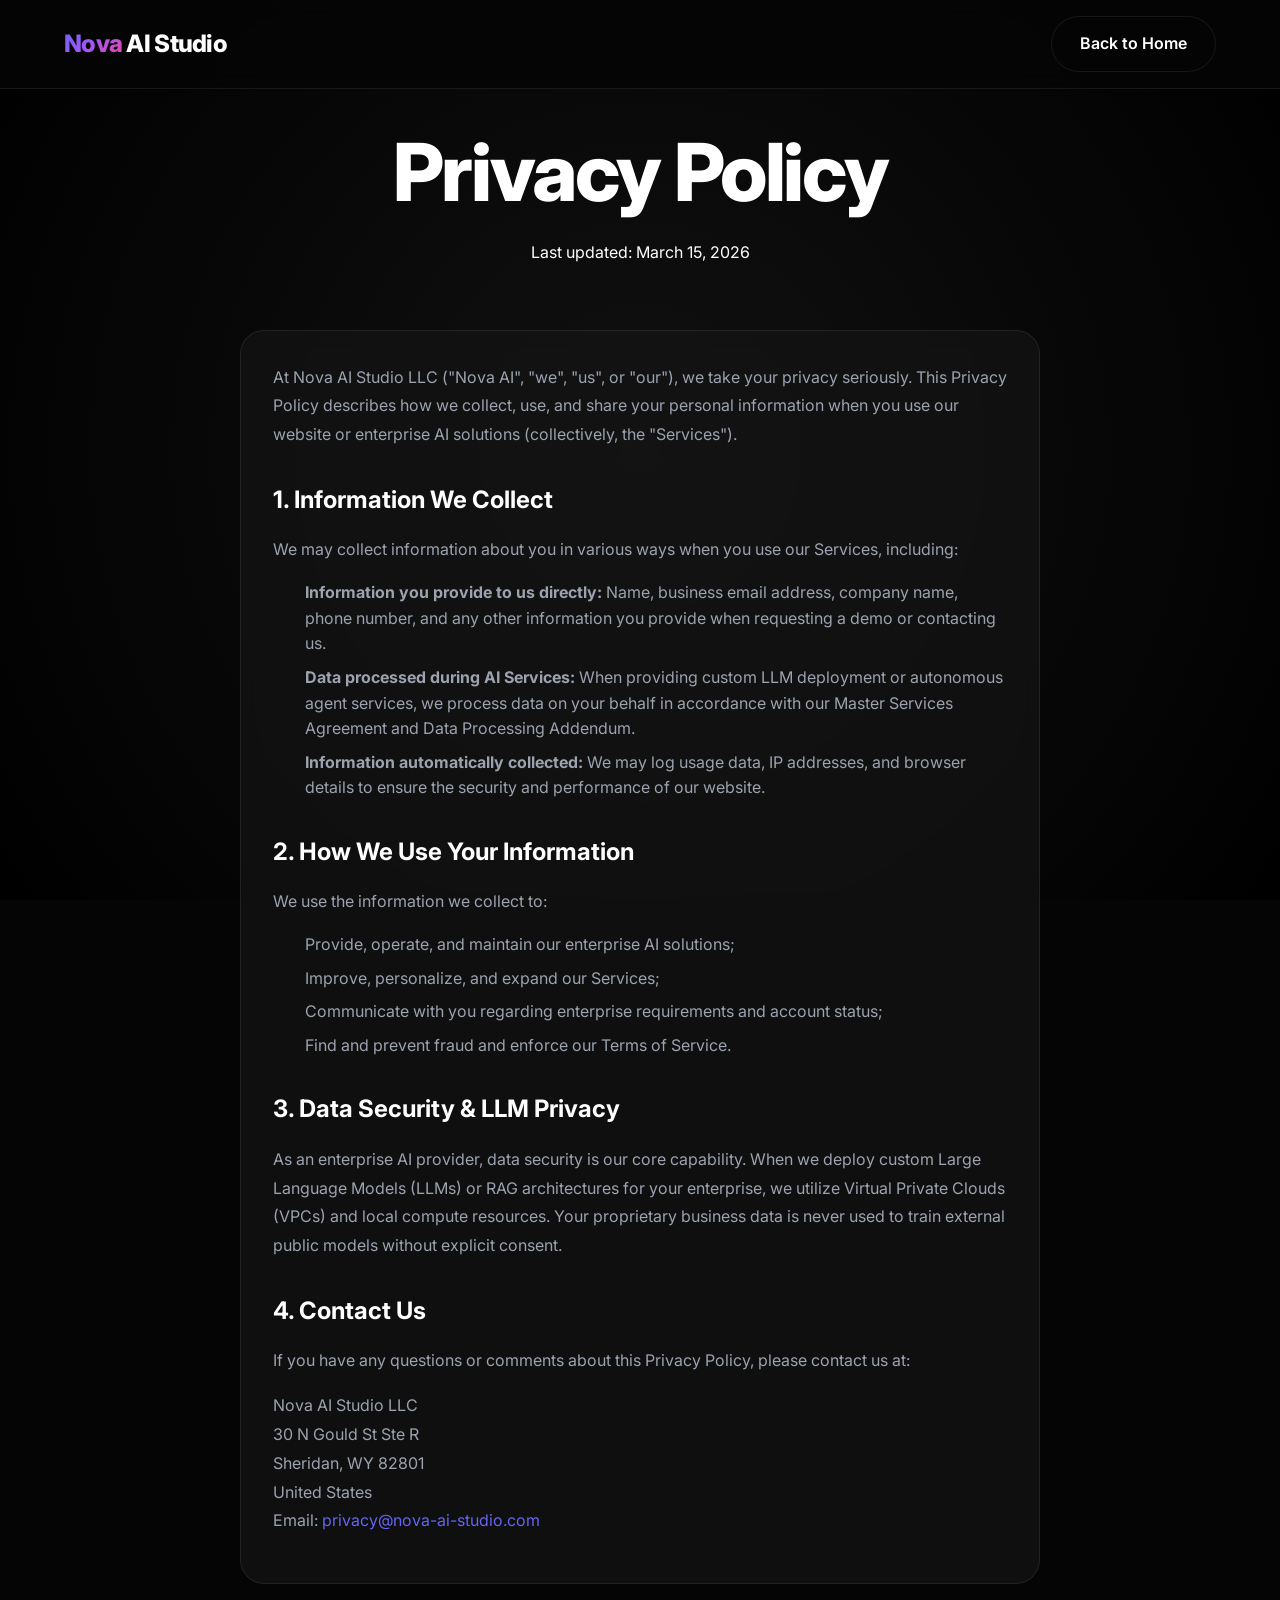
==== privacy.html @ fabb64d5 "Update site to English with US LLC address and add legal pages" ====
<!DOCTYPE html>
<html lang="en">
<head>
    <meta charset="UTF-8">
    <meta name="viewport" content="width=device-width, initial-scale=1.0">
    <title>Privacy Policy - Nova AI Studio</title>
    <link href="https://fonts.googleapis.com/css2?family=Inter:wght@300;400;600;800&display=swap" rel="stylesheet">
    <link rel="stylesheet" href="styles.css">
    <style>
        .page-header { padding: 8rem 2rem 4rem; text-align: center; }
        .page-content { max-width: 800px; margin: 0 auto; padding: 2rem; color: var(--text-secondary); background: var(--bg-panel); border: 1px solid var(--border-glass); border-radius: 24px; margin-bottom: 6rem; backdrop-filter: blur(10px); }
        .page-content h2 { color: var(--text-primary); margin-top: 2rem; margin-bottom: 1rem; }
        .page-content p { margin-bottom: 1rem; line-height: 1.8; }
        .page-content ul { padding-left: 2rem; margin-bottom: 1rem; }
        .page-content li { margin-bottom: 0.5rem; }
    </style>
</head>
<body>
    <nav class="navbar scrolled">
        <a href="index.html" class="logo"><span class="gradient-text">Nova</span> AI Studio</a>
        <a href="index.html" class="btn btn-outline">Back to Home</a>
    </nav>
    <div id="bg-canvas" style="position:fixed;top:0;left:0;width:100%;height:100%;z-index:-1;background: radial-gradient(circle at center, #111 0%, #000 100%);"></div>

    <div class="page-header">
        <h1 class="hero-title">Privacy Policy</h1>
        <p>Last updated: March 15, 2026</p>
    </div>

    <div class="page-content">
        <p>At Nova AI Studio LLC ("Nova AI", "we", "us", or "our"), we take your privacy seriously. This Privacy Policy describes how we collect, use, and share your personal information when you use our website or enterprise AI solutions (collectively, the "Services").</p>

        <h2>1. Information We Collect</h2>
        <p>We may collect information about you in various ways when you use our Services, including:</p>
        <ul>
            <li><strong>Information you provide to us directly:</strong> Name, business email address, company name, phone number, and any other information you provide when requesting a demo or contacting us.</li>
            <li><strong>Data processed during AI Services:</strong> When providing custom LLM deployment or autonomous agent services, we process data on your behalf in accordance with our Master Services Agreement and Data Processing Addendum.</li>
            <li><strong>Information automatically collected:</strong> We may log usage data, IP addresses, and browser details to ensure the security and performance of our website.</li>
        </ul>

        <h2>2. How We Use Your Information</h2>
        <p>We use the information we collect to:</p>
        <ul>
            <li>Provide, operate, and maintain our enterprise AI solutions;</li>
            <li>Improve, personalize, and expand our Services;</li>
            <li>Communicate with you regarding enterprise requirements and account status;</li>
            <li>Find and prevent fraud and enforce our Terms of Service.</li>
        </ul>

        <h2>3. Data Security & LLM Privacy</h2>
        <p>As an enterprise AI provider, data security is our core capability. When we deploy custom Large Language Models (LLMs) or RAG architectures for your enterprise, we utilize Virtual Private Clouds (VPCs) and local compute resources. Your proprietary business data is never used to train external public models without explicit consent.</p>

        <h2>4. Contact Us</h2>
        <p>If you have any questions or comments about this Privacy Policy, please contact us at:</p>
        <p>
            Nova AI Studio LLC<br>
            30 N Gould St Ste R<br>
            Sheridan, WY 82801<br>
            United States<br>
            Email: <a href="mailto:privacy@nova-ai-studio.com" style="color:var(--accent-1)">privacy@nova-ai-studio.com</a>
        </p>
    </div>
</body>
</html>
---- styles.css ----
/* =========================================
   CSS Variables & Theme
========================================= */
:root {
    --bg-dark: #050505;
    --bg-panel: rgba(20, 20, 22, 0.7);
    --bg-glass: rgba(255, 255, 255, 0.03);
    
    --text-primary: #ffffff;
    --text-secondary: #9ca3af;
    
    --accent-1: #6366f1; /* Indigo */
    --accent-2: #a855f7; /* Purple */
    --accent-3: #ec4899; /* Pink */
    
    --glow-primary: rgba(99, 102, 241, 0.5);
    --glow-secondary: rgba(168, 85, 247, 0.5);
    
    --border-glass: rgba(255, 255, 255, 0.08);
    
    --font-heading: 'Inter', sans-serif;
    --font-body: 'Inter', sans-serif;
    
    --transition-fast: 0.2s ease;
    --transition-normal: 0.4s cubic-bezier(0.16, 1, 0.3, 1);
}

/* =========================================
   Reset & Base Styles
========================================= */
* {
    margin: 0;
    padding: 0;
    box-sizing: border-box;
}

html {
    scroll-behavior: smooth;
}

body {
    font-family: var(--font-body);
    background-color: var(--bg-dark);
    color: var(--text-primary);
    line-height: 1.6;
    overflow-x: hidden;
    position: relative;
}

/* Background Canvas */
#bg-canvas {
    position: fixed;
    top: 0;
    left: 0;
    width: 100vw;
    height: 100vh;
    z-index: -1;
    pointer-events: none;
    background: radial-gradient(circle at center, #111 0%, #000 100%);
}

a {
    text-decoration: none;
    color: inherit;
    transition: var(--transition-fast);
}

ul {
    list-style: none;
}

/* =========================================
   Typography & Utilities
========================================= */
.gradient-text {
    background: linear-gradient(135deg, var(--accent-1), var(--accent-2), var(--accent-3));
    -webkit-background-clip: text;
    -webkit-text-fill-color: transparent;
    background-clip: text;
    display: inline-block;
}

.section-padding {
    padding: 8rem 2rem;
}

.section-header {
    text-align: center;
    margin-bottom: 4rem;
}

.section-title {
    font-size: 2.5rem;
    font-weight: 800;
    margin-bottom: 1rem;
    letter-spacing: -0.02em;
}

.section-desc {
    color: var(--text-secondary);
    font-size: 1.125rem;
    max-width: 600px;
    margin: 0 auto;
}

.reveal {
    opacity: 0;
    transform: translateY(30px);
    transition: all 0.8s cubic-bezier(0.16, 1, 0.3, 1);
}

.reveal.active {
    opacity: 1;
    transform: translateY(0);
}

/* =========================================
   Buttons
========================================= */
.btn {
    display: inline-flex;
    align-items: center;
    justify-content: center;
    padding: 0.875rem 1.75rem;
    border-radius: 50px;
    font-weight: 600;
    font-size: 1rem;
    cursor: pointer;
    transition: var(--transition-normal);
    border: none;
    outline: none;
}

.btn-primary {
    background: linear-gradient(135deg, var(--accent-1), var(--accent-2));
    color: white;
    box-shadow: 0 4px 15px var(--glow-primary);
}

.btn-primary:hover {
    transform: translateY(-2px);
    box-shadow: 0 8px 25px var(--glow-primary);
    filter: brightness(1.1);
}

.btn-secondary {
    background: var(--bg-glass);
    color: white;
    border: 1px solid var(--border-glass);
    backdrop-filter: blur(10px);
}

.btn-secondary:hover {
    background: rgba(255, 255, 255, 0.1);
    transform: translateY(-2px);
}

.btn-outline {
    background: transparent;
    border: 1px solid var(--border-glass);
    color: white;
}

.btn-outline:hover {
    border-color: var(--accent-1);
    background: rgba(99, 102, 241, 0.1);
}

/* =========================================
   Navigation
========================================= */
.navbar {
    position: fixed;
    top: 0;
    left: 0;
    width: 100%;
    padding: 1.5rem 5%;
    display: flex;
    justify-content: space-between;
    align-items: center;
    z-index: 1000;
    transition: var(--transition-normal);
    backdrop-filter: blur(0px);
    border-bottom: 1px solid transparent;
}

.navbar.scrolled {
    padding: 1rem 5%;
    background: rgba(5, 5, 5, 0.8);
    backdrop-filter: blur(12px);
    border-bottom: 1px solid var(--border-glass);
}

.logo {
    font-size: 1.5rem;
    font-weight: 800;
    letter-spacing: -0.03em;
}

.nav-links {
    display: flex;
    gap: 2.5rem;
}

.nav-links a {
    font-weight: 600;
    color: var(--text-secondary);
    position: relative;
}

.nav-links a:hover {
    color: var(--text-primary);
}

.nav-links a::after {
    content: '';
    position: absolute;
    bottom: -4px;
    left: 0;
    width: 0%;
    height: 2px;
    background: linear-gradient(90deg, var(--accent-1), var(--accent-2));
    transition: var(--transition-normal);
    border-radius: 2px;
}

.nav-links a:hover::after {
    width: 100%;
}

/* =========================================
   Hero Section
========================================= */
.hero {
    height: 100vh;
    display: flex;
    align-items: center;
    justify-content: center;
    text-align: center;
    position: relative;
    padding: 0 2rem;
}

.hero::before {
    content: '';
    position: absolute;
    top: 50%;
    left: 50%;
    transform: translate(-50%, -50%);
    width: 600px;
    height: 600px;
    background: radial-gradient(circle, var(--glow-primary) 0%, transparent 60%);
    opacity: 0.15;
    z-index: -1;
    filter: blur(60px);
    animation: pulseGlow 8s infinite alternate;
}

.badge {
    display: inline-block;
    padding: 0.4rem 1rem;
    border-radius: 50px;
    background: rgba(99, 102, 241, 0.1);
    border: 1px solid rgba(99, 102, 241, 0.2);
    color: var(--accent-1);
    font-size: 0.875rem;
    font-weight: 600;
    margin-bottom: 2rem;
    letter-spacing: 0.05em;
    text-transform: uppercase;
}

.hero-title {
    font-size: clamp(3rem, 8vw, 5rem);
    font-weight: 800;
    line-height: 1.1;
    margin-bottom: 1.5rem;
    letter-spacing: -0.03em;
}

.hero-subtitle {
    font-size: clamp(1.1rem, 2vw, 1.25rem);
    color: var(--text-secondary);
    max-width: 650px;
    margin: 0 auto 3rem auto;
}

.hero-actions {
    display: flex;
    gap: 1rem;
    justify-content: center;
}

/* =========================================
   Services Section
========================================= */
.services-grid {
    display: grid;
    grid-template-columns: repeat(auto-fit, minmax(300px, 1fr));
    gap: 2rem;
    max-width: 1200px;
    margin: 0 auto;
}

.service-card {
    background: var(--bg-panel);
    border: 1px solid var(--border-glass);
    border-radius: 24px;
    padding: 2.5rem;
    position: relative;
    overflow: hidden;
    transition: var(--transition-normal);
    backdrop-filter: blur(10px);
}

.service-card::before {
    content: '';
    position: absolute;
    top: 0;
    left: 0;
    width: 100%;
    height: 100%;
    background: radial-gradient(800px circle at var(--mouse-x, 50%) var(--mouse-y, 50%), rgba(255, 255, 255, 0.06), transparent 40%);
    pointer-events: none;
    opacity: 0;
    transition: opacity 0.3s ease;
}

.service-card:hover::before {
    opacity: 1;
}

.service-card:hover {
    transform: translateY(-5px);
    border-color: rgba(99, 102, 241, 0.3);
    box-shadow: 0 10px 40px rgba(0, 0, 0, 0.5);
}

.icon-wrapper {
    width: 60px;
    height: 60px;
    border-radius: 16px;
    background: linear-gradient(135deg, rgba(99, 102, 241, 0.1), rgba(168, 85, 247, 0.1));
    display: flex;
    align-items: center;
    justify-content: center;
    margin-bottom: 1.5rem;
    color: var(--accent-1);
    border: 1px solid rgba(99, 102, 241, 0.2);
}

.icon-wrapper svg {
    width: 32px;
    height: 32px;
}

.service-card h3 {
    font-size: 1.5rem;
    margin-bottom: 1rem;
    font-weight: 600;
}

.service-card p {
    color: var(--text-secondary);
}

/* =========================================
   Stats Banner
========================================= */
.stats {
    background: linear-gradient(180deg, transparent, rgba(99, 102, 241, 0.03), transparent);
    border-top: 1px solid var(--border-glass);
    border-bottom: 1px solid var(--border-glass);
}

.stats-container {
    max-width: 1000px;
    margin: 0 auto;
    display: flex;
    justify-content: space-around;
    flex-wrap: wrap;
    gap: 2rem;
    text-align: center;
}

.stat-number {
    font-size: 4rem;
    font-weight: 800;
    background: linear-gradient(135deg, #fff, var(--text-secondary));
    -webkit-background-clip: text;
    -webkit-text-fill-color: transparent;
    line-height: 1;
    margin-bottom: 0.5rem;
}

.stat-label {
    color: var(--accent-1);
    font-weight: 600;
    letter-spacing: 0.1em;
    text-transform: uppercase;
    font-size: 0.875rem;
}

/* =========================================
   Contact Section
========================================= */
.contact-box {
    max-width: 800px;
    margin: 0 auto;
    background: radial-gradient(circle at top right, rgba(99, 102, 241, 0.1), transparent 50%), var(--bg-panel);
    border: 1px solid var(--border-glass);
    border-radius: 32px;
    padding: 4rem 2rem;
    text-align: center;
    backdrop-filter: blur(10px);
}

.contact-box h2 {
    font-size: 2.5rem;
    margin-bottom: 1rem;
}

.contact-box p {
    color: var(--text-secondary);
    margin-bottom: 2.5rem;
    font-size: 1.125rem;
}

.contact-form {
    display: flex;
    gap: 1rem;
    max-width: 500px;
    margin: 0 auto;
}

.form-input {
    flex: 1;
    padding: 1rem 1.5rem;
    border-radius: 50px;
    background: rgba(0, 0, 0, 0.5);
    border: 1px solid var(--border-glass);
    color: white;
    font-size: 1rem;
    outline: none;
    transition: var(--transition-fast);
}

.form-input:focus {
    border-color: var(--accent-1);
    box-shadow: 0 0 0 3px rgba(99, 102, 241, 0.2);
}

/* =========================================
   Footer
========================================= */
.footer {
    padding: 3rem 2rem;
    border-top: 1px solid var(--border-glass);
    margin-top: 4rem;
}

.footer-content {
    max-width: 1200px;
    margin: 0 auto;
    display: flex;
    justify-content: space-between;
    align-items: center;
    flex-wrap: wrap;
    gap: 1rem;
}

.footer-logo {
    font-weight: 800;
    font-size: 1.25rem;
}

.copyright {
    color: var(--text-secondary);
    font-size: 0.875rem;
}

/* =========================================
   Animations & Media Queries
========================================= */
@keyframes pulseGlow {
    0% { transform: translate(-50%, -50%) scale(1); opacity: 0.1; }
    100% { transform: translate(-50%, -50%) scale(1.1); opacity: 0.2; }
}

@media (max-width: 768px) {
    .nav-links {
        display: none; /* Can add hamburger menu later */
    }
    
    .hero-actions {
        flex-direction: column;
    }
    
    .contact-form {
        flex-direction: column;
    }
    
    .footer-content {
        flex-direction: column;
        text-align: center;
    }
}
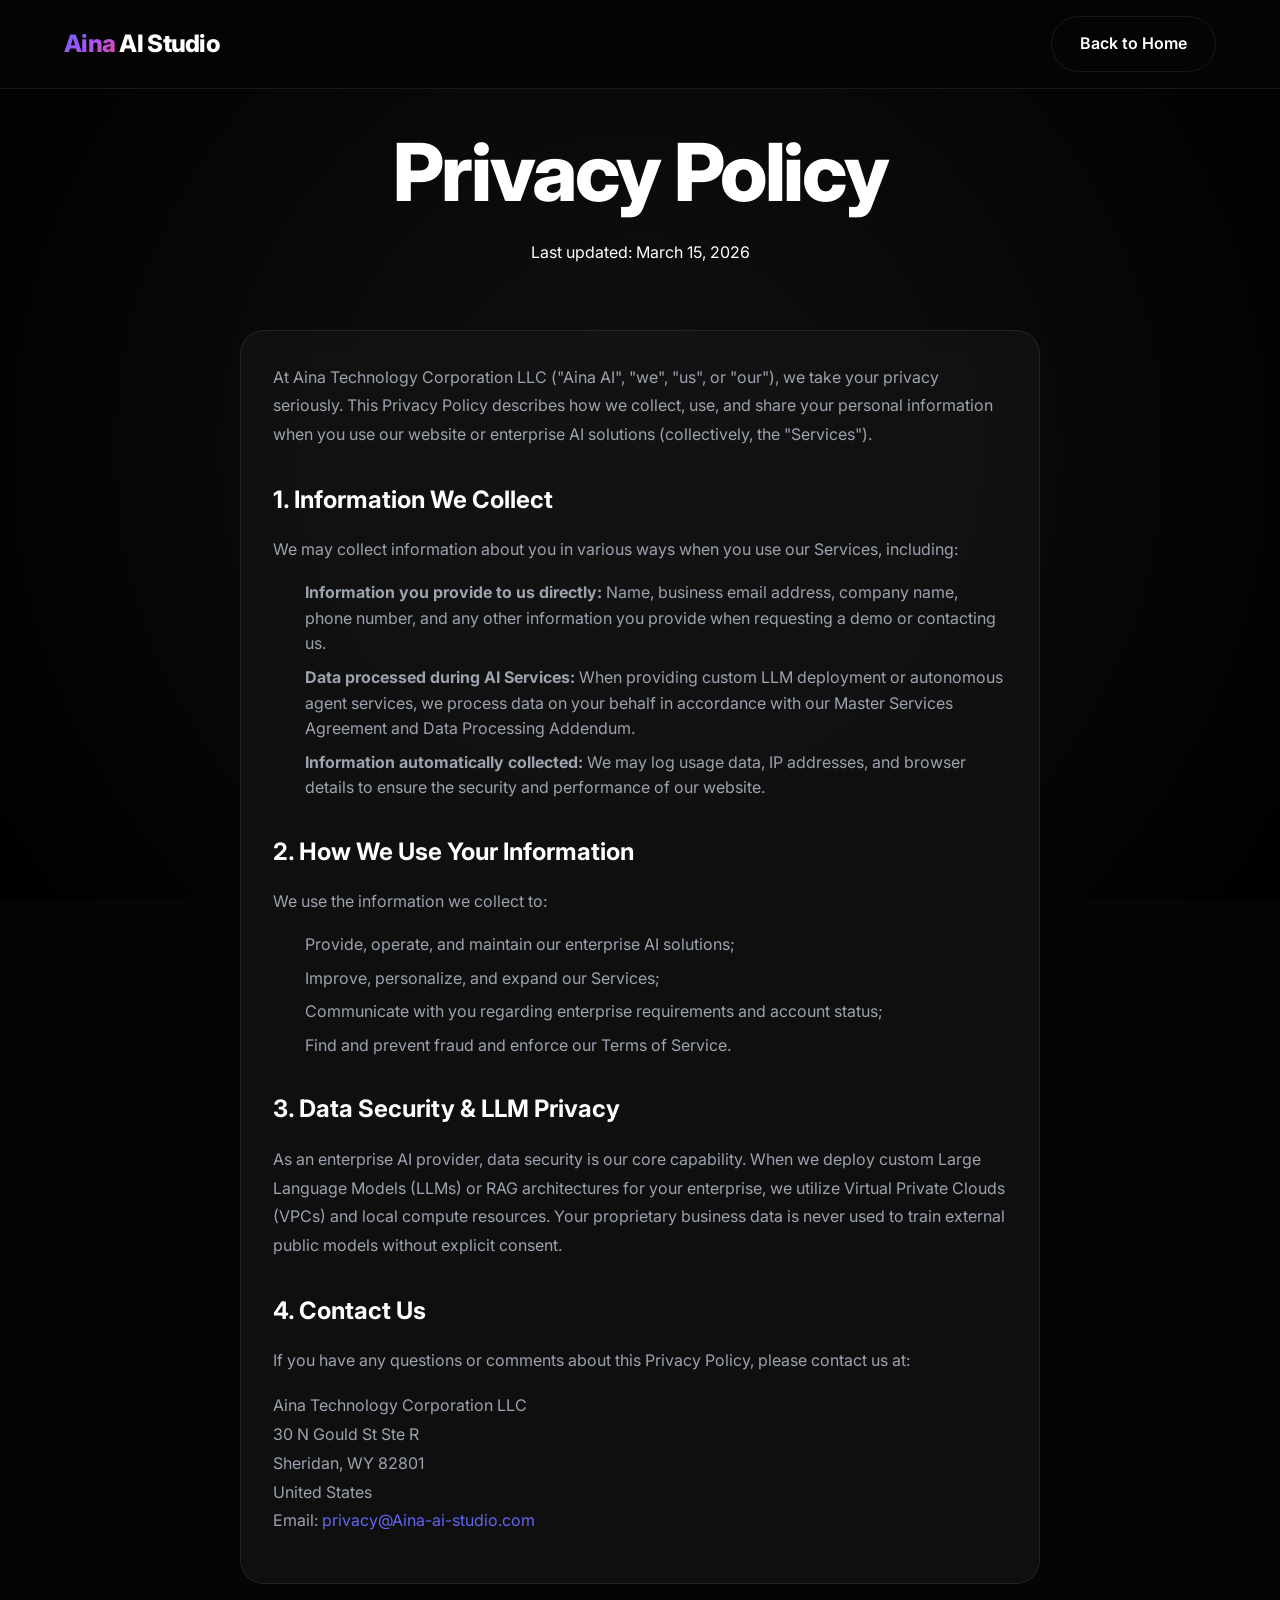
==== commit caae6627: "Update branding to Aina Technology Corporation" ====
--- a/privacy.html
+++ b/privacy.html
@@ -3,7 +3,7 @@
 <head>
     <meta charset="UTF-8">
     <meta name="viewport" content="width=device-width, initial-scale=1.0">
-    <title>Privacy Policy - Nova AI Studio</title>
+    <title>Privacy Policy - Aina Technology Corporation</title>
     <link href="https://fonts.googleapis.com/css2?family=Inter:wght@300;400;600;800&display=swap" rel="stylesheet">
     <link rel="stylesheet" href="styles.css">
     <style>
@@ -17,7 +17,7 @@
 </head>
 <body>
     <nav class="navbar scrolled">
-        <a href="index.html" class="logo"><span class="gradient-text">Nova</span> AI Studio</a>
+        <a href="index.html" class="logo"><span class="gradient-text">Aina</span> AI Studio</a>
         <a href="index.html" class="btn btn-outline">Back to Home</a>
     </nav>
     <div id="bg-canvas" style="position:fixed;top:0;left:0;width:100%;height:100%;z-index:-1;background: radial-gradient(circle at center, #111 0%, #000 100%);"></div>
@@ -28,7 +28,7 @@
     </div>
 
     <div class="page-content">
-        <p>At Nova AI Studio LLC ("Nova AI", "we", "us", or "our"), we take your privacy seriously. This Privacy Policy describes how we collect, use, and share your personal information when you use our website or enterprise AI solutions (collectively, the "Services").</p>
+        <p>At Aina Technology Corporation LLC ("Aina AI", "we", "us", or "our"), we take your privacy seriously. This Privacy Policy describes how we collect, use, and share your personal information when you use our website or enterprise AI solutions (collectively, the "Services").</p>
 
         <h2>1. Information We Collect</h2>
         <p>We may collect information about you in various ways when you use our Services, including:</p>
@@ -53,11 +53,11 @@
         <h2>4. Contact Us</h2>
         <p>If you have any questions or comments about this Privacy Policy, please contact us at:</p>
         <p>
-            Nova AI Studio LLC<br>
+            Aina Technology Corporation LLC<br>
             30 N Gould St Ste R<br>
             Sheridan, WY 82801<br>
             United States<br>
-            Email: <a href="mailto:privacy@nova-ai-studio.com" style="color:var(--accent-1)">privacy@nova-ai-studio.com</a>
+            Email: <a href="mailto:privacy@Aina-ai-studio.com" style="color:var(--accent-1)">privacy@Aina-ai-studio.com</a>
         </p>
     </div>
 </body>
